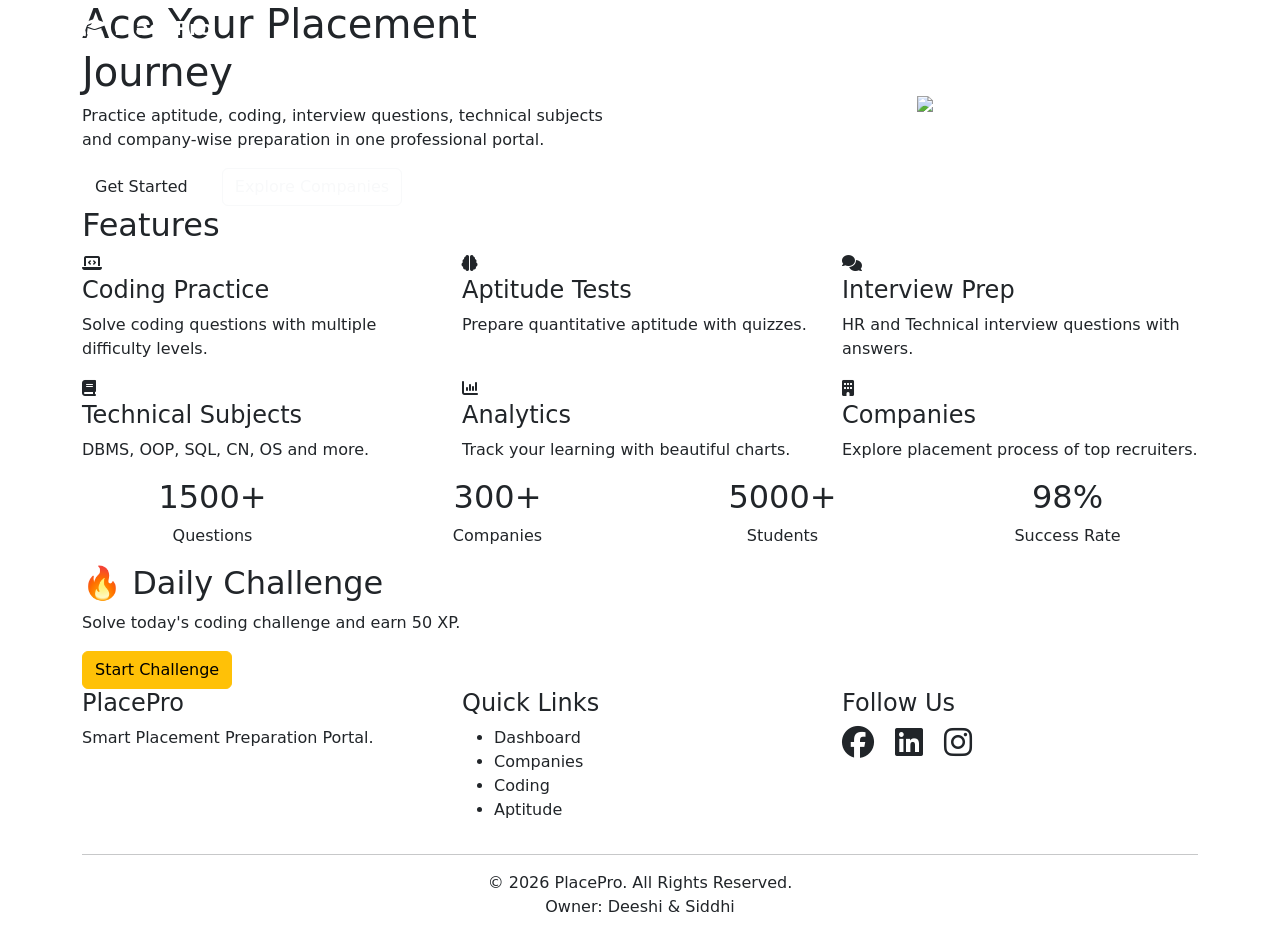
==== index.html @ 39367409 "Add files via upload" ====
<!DOCTYPE html>
<html lang="en">
<head>
<meta charset="UTF-8">
<meta name="viewport" content="width=device-width, initial-scale=1.0">
<title>PlacePro</title>
<link href="https://cdn.jsdelivr.net/npm/bootstrap@5.3.3/dist/css/bootstrap.min.css" rel="stylesheet">
<link rel="stylesheet"
href="https://cdnjs.cloudflare.com/ajax/libs/font-awesome/6.5.2/css/all.min.css">
<link rel="stylesheet" href="../css/style.css">
<link rel="stylesheet" href="../css/responsive.css">
</head>
<body>

<!-- ================= NAVBAR ================= -->
<nav class="navbar navbar-expand-lg navbar-dark fixed-top custom-nav">
    <div class="container">

        <a class="navbar-brand fw-bold" href="#">
            <i class="fa-solid fa-graduation-cap"></i>
            PlacePro
        </a>

        <button class="navbar-toggler"
            data-bs-toggle="collapse"
            data-bs-target="#menu">
            <span class="navbar-toggler-icon"></span>
        </button>

        <div class="collapse navbar-collapse" id="menu">
            <ul class="navbar-nav ms-auto">
                <li class="nav-item">
                    <a class="nav-link active" href="#">Home</a>
                </li>

                <li class="nav-item">
                    <a class="nav-link" href="dashboard.html">Dashboard</a>
                </li>

                <li class="nav-item">
                    <a class="nav-link" href="aptitude.html">Aptitude</a>
                </li>

                <li class="nav-item">
                    <a class="nav-link" href="coding.html">Coding</a>
                </li>

                <li class="nav-item">
                <a class="nav-link" href="interview.html">Interview</a>
                </li>

                <li class="nav-item">  
                    <a class="nav-link" href="job.html">Jobs</a>
                </li>

                <li class="nav-item">
                    <a class="nav-link" href="login.html">
                        Login
                    </a>
                </li>
            </ul>
        </div>
    </div>
</nav>

<!-- ================= HERO ================= -->
<section class="hero">
    <div class="container">
        <div class="row align-items-center">
            <div class="col-lg-6">
                <h1>
                    Ace Your
                    <span>Placement Journey</span>
                </h1>

                <p>
                    Practice aptitude, coding, interview questions,
                    technical subjects and company-wise preparation
                    in one professional portal.
                </p>

                <a href="login.html" class="btn btn-main">
                    Get Started
                </a>

                <a href="companies.html" class="btn btn-outline-light ms-3">
                    Explore Companies
                </a>

            </div>
            <div class="col-lg-6 text-center">
               <img src="https://encrypted-tbn0.gstatic.com/images?q=tbn:ANd9GcSunTtdGtlgW9POGExqGvmYZqWb5PZcfqL2MERrbnEJffofh3cCf3ffywo&s=10"
     class="img-fluid hero-img">
            </div>
        </div>
    </div>
</section>

<!-- ================= FEATURES ================= -->

<section class="features">
<div class="container">
<h2 class="section-title">
Features
</h2>
<div class="row">
<div class="col-md-4">
<div class="feature-card">
<i class="fa-solid fa-laptop-code"></i>
<h4>Coding Practice</h4>
<p>
Solve coding questions with multiple difficulty levels.
</p>

</div>
</div>
<div class="col-md-4">
<div class="feature-card">
<i class="fa-solid fa-brain"></i>
<h4>Aptitude Tests</h4>
<p>
Prepare quantitative aptitude with quizzes.
</p>
</div>
</div>

<div class="col-md-4">
<div class="feature-card">
<i class="fa-solid fa-comments"></i>
<h4>Interview Prep</h4>
<p>HR and Technical interview questions with answers.</p>
</div>
</div>

<div class="col-md-4">
<div class="feature-card">
<i class="fa-solid fa-book"></i>
<h4>Technical Subjects</h4>
<p>
DBMS, OOP, SQL, CN, OS and more.
</p>
</div>
</div>

<div class="col-md-4">
<div class="feature-card">
<i class="fa-solid fa-chart-column"></i>
<h4>Analytics</h4>
<p>
Track your learning with beautiful charts.
</p>
</div>
</div>

<div class="col-md-4">
<div class="feature-card">
<i class="fa-solid fa-building"></i>
<h4>Companies</h4>
<p>
Explore placement process of top recruiters.
</p>
</div>
</div>
</div>
</div>
</section>

<!-- ================= STATS ================= -->

<section class="stats">
<div class="container">
<div class="row text-center">
<div class="col-md-3">
<h2>1500+</h2>
<p>Questions</p>
</div>

<div class="col-md-3">
<h2>300+</h2>
<p>Companies</p>
</div>

<div class="col-md-3">
<h2>5000+</h2>
<p>Students</p>
</div>

<div class="col-md-3">
<h2>98%</h2>
<p>Success Rate</p>
</div>
</div>
</div>
</section>

<!-- ================= DAILY CHALLENGE ================= -->

<section class="challenge">
<div class="container">
<div class="challenge-box">
<h2>
🔥 Daily Challenge
</h2>
<p>
Solve today's coding challenge and earn 50 XP.
</p>
<button class="btn btn-warning">
Start Challenge
</button>
</div>
</div>
</section>

<!-- ================= FOOTER ================= -->

<footer>
<div class="container">
<div class="row">
<div class="col-md-4">
<h4>PlacePro</h4>
<p>
Smart Placement Preparation Portal.
</p>
</div>
<div class="col-md-4">
<h4>Quick Links</h4>
<ul>
<li>Dashboard</li>
<li>Companies</li>
<li>Coding</li>
<li>Aptitude</li>
</ul>
</div>

<div class="col-md-4">
<h4>Follow Us</h4>
<i class="fab fa-facebook fa-2x me-3"></i>
<i class="fab fa-linkedin fa-2x me-3"></i>
<i class="fab fa-instagram fa-2x"></i>
</div>

</div>
<hr>
<p class="text-center">

© 2026 PlacePro. All Rights Reserved. 
<br>Owner: Deeshi & Siddhi

</p>

</div>

</footer>
<!-- Bootstrap JS -->
<script src="https://cdn.jsdelivr.net/npm/bootstrap@5.3.3/dist/js/bootstrap.bundle.min.js"></script>
<script src="../js/app.js"></script>

</body>
</html>
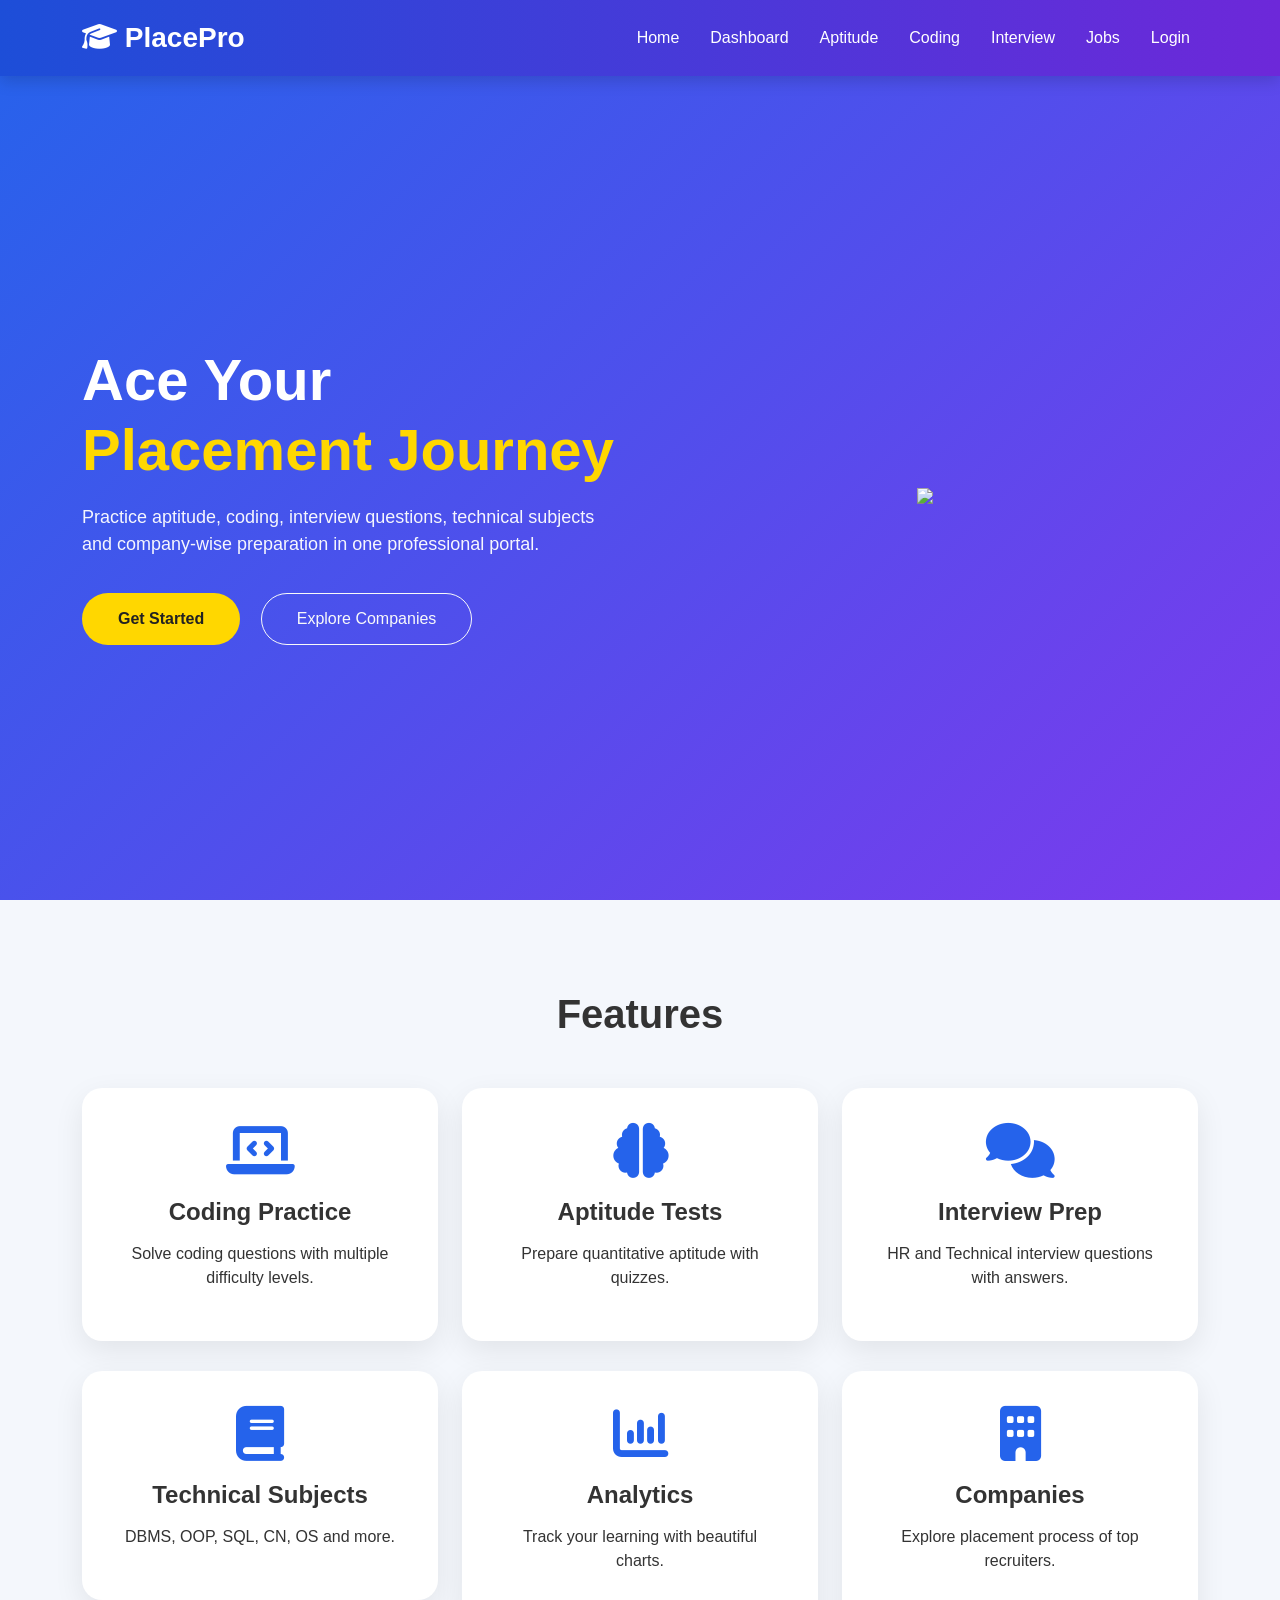
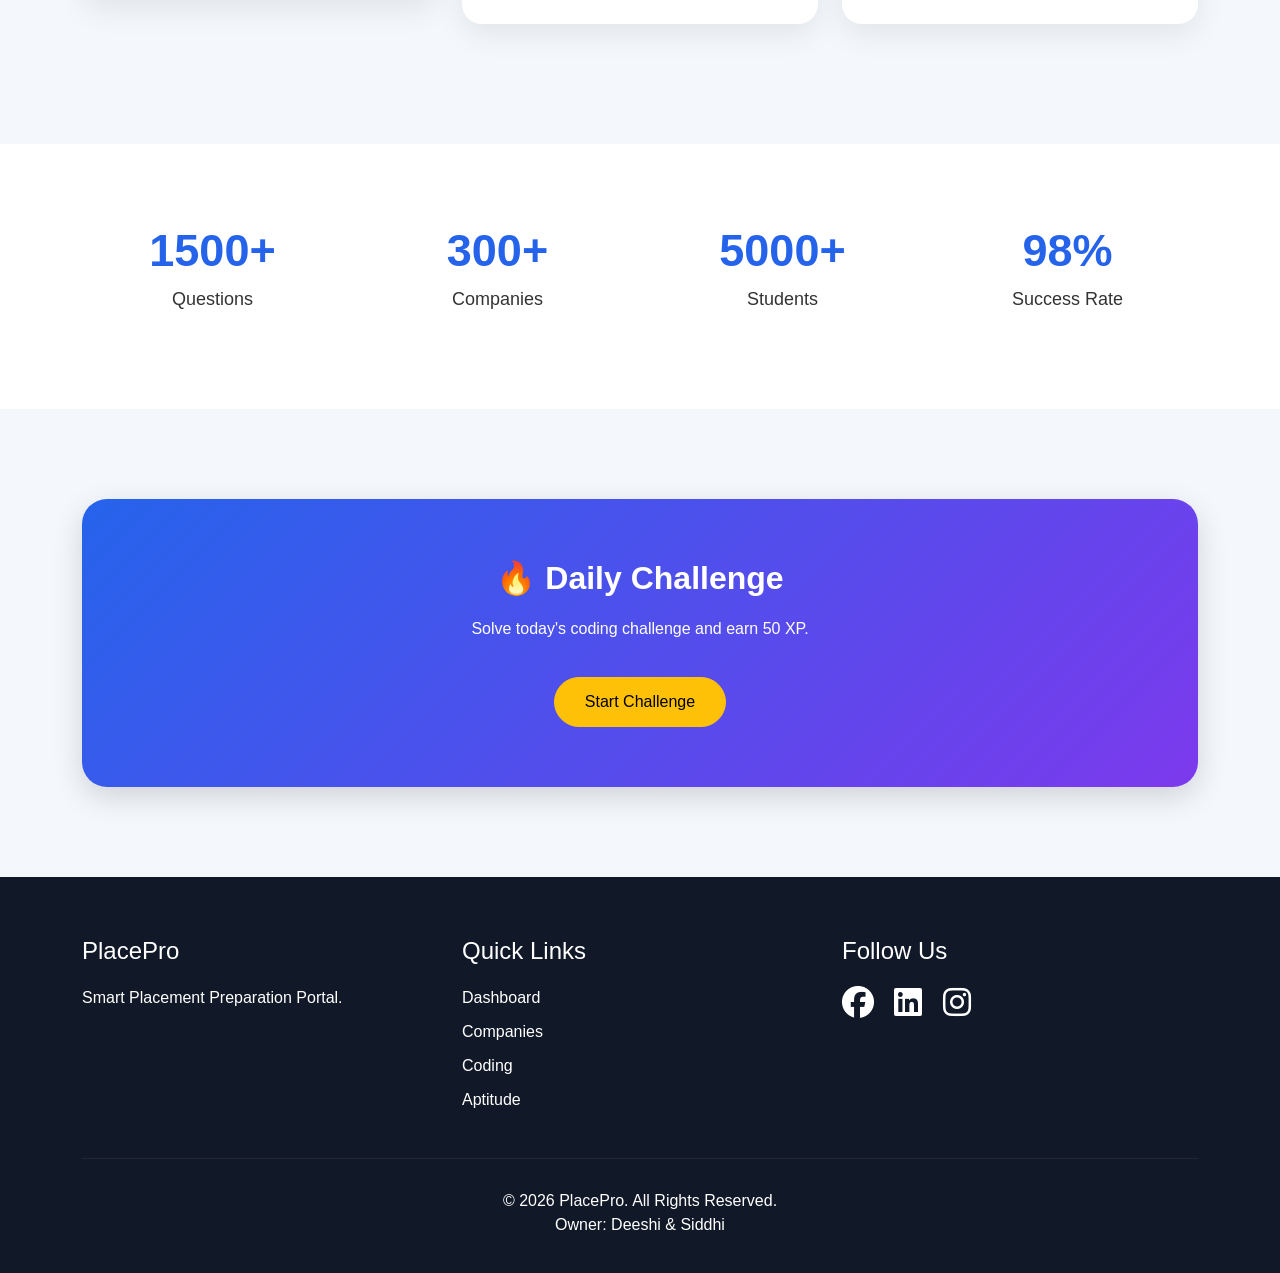
==== commit dfc466d2: "Update index.html" ====
--- a/index.html
+++ b/index.html
@@ -7,8 +7,8 @@
 <link href="https://cdn.jsdelivr.net/npm/bootstrap@5.3.3/dist/css/bootstrap.min.css" rel="stylesheet">
 <link rel="stylesheet"
 href="https://cdnjs.cloudflare.com/ajax/libs/font-awesome/6.5.2/css/all.min.css">
-<link rel="stylesheet" href="../css/style.css">
-<link rel="stylesheet" href="../css/responsive.css">
+<link rel="stylesheet" href="style.css">
+<link rel="stylesheet" href="responsive.css">
 </head>
 <body>
 
@@ -253,7 +253,7 @@
 </footer>
 <!-- Bootstrap JS -->
 <script src="https://cdn.jsdelivr.net/npm/bootstrap@5.3.3/dist/js/bootstrap.bundle.min.js"></script>
-<script src="../js/app.js"></script>
+<script src="app.js"></script>
 
 </body>
-</html>+</html>
--- a/style.css
+++ b/style.css
@@ -0,0 +1,345 @@
+/* ===========================
+   Google Font
+=========================== */
+@import url('https://fonts.googleapis.com/css2?family=Poppins:wght@300;400;500;600;700;800&display=swap');
+
+/* ===========================
+   Global Styles
+=========================== */
+*{
+    margin:0;
+    padding:0;
+    box-sizing:border-box;
+    font-family:'Poppins',sans-serif;
+}
+
+html{
+    scroll-behavior:smooth;
+}
+
+body{
+    background:#f4f7fc;
+    color:#333;
+    overflow-x:hidden;
+}
+
+/* ===========================
+   Navbar
+=========================== */
+.custom-nav{
+    background:linear-gradient(90deg,#1d4ed8,#6d28d9);
+    padding:12px 0;
+    transition:.3s;
+    box-shadow:0 5px 15px rgba(0,0,0,.15);
+}
+
+.navbar-brand{
+    font-size:28px;
+    font-weight:700;
+}
+
+.nav-link{
+    color:white !important;
+    margin-left:15px;
+    font-weight:500;
+    transition:.3s;
+}
+
+.nav-link:hover{
+    color:#FFD700 !important;
+}
+
+/* ===========================
+   Hero Section
+=========================== */
+.hero{
+    min-height:100vh;
+    display:flex;
+    align-items:center;
+    background:linear-gradient(135deg,#2563eb,#7c3aed);
+    color:white;
+    padding-top:90px;
+}
+
+.hero h1{
+    font-size:58px;
+    font-weight:700;
+    margin-bottom:20px;
+    line-height:1.2;
+}
+
+.hero span{
+    color:#FFD700;
+}
+
+.hero p{
+    font-size:18px;
+    margin-bottom:35px;
+    opacity:.95;
+}
+
+.hero-img{
+    width:90%;
+    animation:float 4s ease-in-out infinite;
+}
+
+@keyframes float{
+
+0%{
+transform:translateY(0);
+}
+
+50%{
+transform:translateY(-18px);
+}
+
+100%{
+transform:translateY(0);
+}
+
+}
+
+/* ===========================
+   Buttons
+=========================== */
+
+.btn-main{
+    background:#FFD700;
+    color:#222;
+    padding:13px 35px;
+    border-radius:50px;
+    font-weight:600;
+    transition:.3s;
+}
+
+.btn-main:hover{
+    background:white;
+    transform:translateY(-3px);
+}
+
+.btn-outline-light{
+    border-radius:50px;
+    padding:13px 35px;
+}
+
+/* ===========================
+   Section Title
+=========================== */
+
+.section-title{
+    text-align:center;
+    font-size:40px;
+    font-weight:700;
+    margin-bottom:50px;
+}
+
+/* ===========================
+   Features
+=========================== */
+
+.features{
+    padding:90px 0;
+}
+
+.feature-card{
+
+    background:white;
+
+    border-radius:20px;
+
+    padding:35px;
+
+    text-align:center;
+
+    margin-bottom:30px;
+
+    box-shadow:0 10px 30px rgba(0,0,0,.08);
+
+    transition:.4s;
+}
+
+.feature-card:hover{
+
+transform:translateY(-10px);
+
+}
+
+.feature-card i{
+
+font-size:55px;
+
+color:#2563eb;
+
+margin-bottom:20px;
+
+}
+
+.feature-card h4{
+
+margin-bottom:15px;
+
+font-weight:600;
+
+}
+
+/* ===========================
+   Stats
+=========================== */
+
+.stats{
+
+background:white;
+
+padding:80px 0;
+
+}
+
+.stats h2{
+
+font-size:45px;
+
+color:#2563eb;
+
+font-weight:700;
+
+}
+
+.stats p{
+
+font-size:18px;
+
+}
+
+/* ===========================
+   Daily Challenge
+=========================== */
+
+.challenge{
+
+padding:90px 0;
+
+}
+
+.challenge-box{
+
+background:linear-gradient(135deg,#2563eb,#7c3aed);
+
+padding:60px;
+
+border-radius:25px;
+
+text-align:center;
+
+color:white;
+
+box-shadow:0 10px 30px rgba(0,0,0,.15);
+
+}
+
+.challenge h2{
+
+margin-bottom:20px;
+
+font-weight:700;
+
+}
+
+.challenge button{
+
+margin-top:20px;
+
+padding:12px 30px;
+
+border-radius:50px;
+
+}
+
+/* ===========================
+   Footer
+=========================== */
+
+footer{
+
+background:#111827;
+
+color:white;
+
+padding:60px 0 20px;
+
+}
+
+footer h4{
+
+margin-bottom:20px;
+
+}
+
+footer ul{
+
+list-style:none;
+
+padding:0;
+
+}
+
+footer li{
+
+margin-bottom:10px;
+
+cursor:pointer;
+
+}
+
+footer li:hover{
+
+color:#FFD700;
+
+}
+
+footer i{
+
+cursor:pointer;
+
+transition:.3s;
+
+}
+
+footer i:hover{
+
+color:#FFD700;
+
+transform:scale(1.2);
+
+}
+
+footer hr{
+
+border-color:#555;
+
+margin:30px 0;
+
+}
+
+/* ===========================
+   Scrollbar
+=========================== */
+
+::-webkit-scrollbar{
+
+width:10px;
+
+}
+
+::-webkit-scrollbar-track{
+
+background:#ddd;
+
+}
+
+::-webkit-scrollbar-thumb{
+
+background:#2563eb;
+
+border-radius:20px;
+
+}
--- a/responsive.css
+++ b/responsive.css
@@ -0,0 +1,154 @@
+/* ==========================================
+   Large Tablets (992px and below)
+========================================== */
+@media (max-width: 992px) {
+
+    .hero {
+        text-align: center;
+        padding: 120px 0 80px;
+    }
+
+    .hero h1 {
+        font-size: 42px;
+    }
+
+    .hero p {
+        font-size: 17px;
+    }
+
+    .hero-img {
+        width: 75%;
+        margin-top: 40px;
+    }
+
+    .navbar-nav {
+        text-align: center;
+        margin-top: 15px;
+    }
+
+    .nav-link {
+        margin: 10px 0;
+    }
+
+    .section-title {
+        font-size: 34px;
+    }
+}
+
+/* ==========================================
+   Tablets (768px and below)
+========================================== */
+@media (max-width: 768px) {
+
+    .hero h1 {
+        font-size: 36px;
+    }
+
+    .hero p {
+        font-size: 16px;
+    }
+
+    .hero-img {
+        width: 85%;
+    }
+
+    .btn-main,
+    .btn-outline-light {
+        display: block;
+        width: 220px;
+        margin: 15px auto;
+    }
+
+    .feature-card {
+        padding: 25px;
+    }
+
+    .feature-card i {
+        font-size: 45px;
+    }
+
+    .stats h2 {
+        font-size: 35px;
+    }
+
+    .stats .col-md-3 {
+        margin-bottom: 30px;
+    }
+
+    .challenge-box {
+        padding: 40px 25px;
+    }
+
+    footer {
+        text-align: center;
+    }
+
+    footer .col-md-4 {
+        margin-bottom: 30px;
+    }
+}
+
+/* ==========================================
+   Mobile Phones (576px and below)
+========================================== */
+@media (max-width:576px){
+
+    .navbar-brand{
+        font-size:24px;
+    }
+
+    .hero{
+        min-height:auto;
+        padding:110px 0 60px;
+    }
+
+    .hero h1{
+        font-size:30px;
+        line-height:1.3;
+    }
+
+    .hero p{
+        font-size:15px;
+    }
+
+    .hero-img{
+        width:100%;
+    }
+
+    .section-title{
+        font-size:28px;
+    }
+
+    .feature-card{
+        padding:20px;
+    }
+
+    .feature-card h4{
+        font-size:20px;
+    }
+
+    .feature-card p{
+        font-size:14px;
+    }
+
+    .stats h2{
+        font-size:30px;
+    }
+
+    .challenge-box h2{
+        font-size:28px;
+    }
+
+    .challenge-box p{
+        font-size:15px;
+    }
+
+    footer h4{
+        font-size:22px;
+    }
+
+    footer p,
+    footer li{
+        font-size:15px;
+    }
+}
